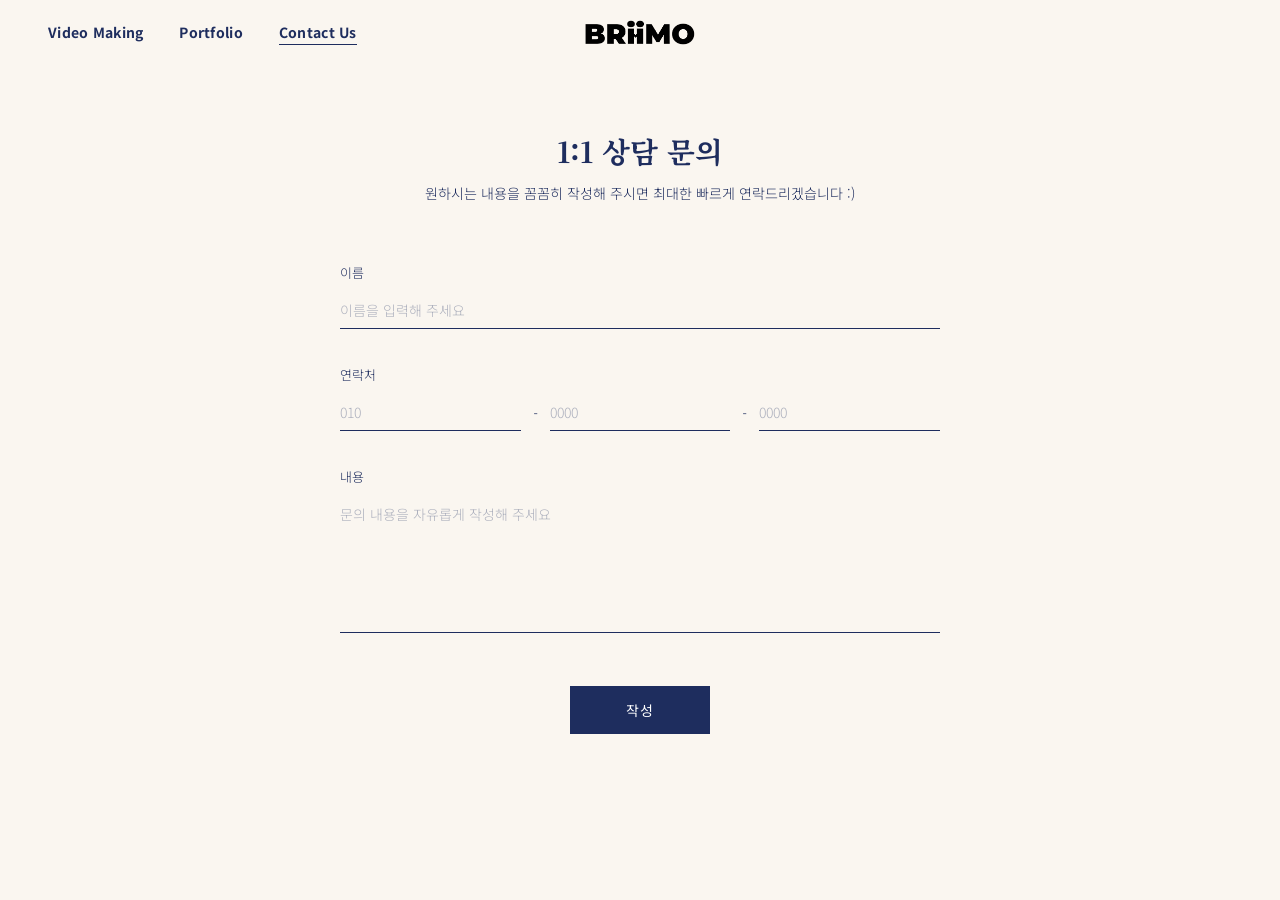
==== contact.html @ d7bcf17d "init" ====
<!DOCTYPE html>
<html lang="ko">
<head>
  <meta charset="UTF-8">
  <meta name="viewport" content="width=device-width, initial-scale=1.0">
  <title>Contact Us — BRiiMO</title>
  <link rel="stylesheet" href="style.css">
</head>
<body>

  <nav>
    <div class="nav-left">
      <a href="video-making.html">Video Making</a>
      <a href="portfolio.html">Portfolio</a>
      <a href="contact.html" class="active">Contact Us</a>
    </div>
    <div class="nav-center">
      <a href="index.html"><img src="images/logo.png" alt="BRiiMO" class="nav-logo"></a>
    </div>
    <div class="nav-right"></div>
  </nav>

  <div class="contact-wrap">
    <h1>1:1 상담 문의</h1>
    <p class="subtitle">원하시는 내용을 꼼꼼히 작성해 주시면 최대한 빠르게 연락드리겠습니다 :)</p>

    <!--
      FormSubmit.co 사용법:
      1. 아래 action의 이메일 주소를 본인 이메일로 바꾸세요.
      2. 처음 제출하면 FormSubmit이 인증 메일을 보냅니다 — 확인 후 활성화됩니다.
    -->
    <form action="https://formsubmit.co/yskorea020305@gmail.com" method="POST">
      <input type="hidden" name="_subject" value="[BRiiMO] 새로운 상담 문의">
      <input type="hidden" name="_next" value="contact.html?sent=true">
      <input type="hidden" name="_captcha" value="false">

      <div class="form-field">
        <label>이름</label>
        <input type="text" name="name" placeholder="이름을 입력해 주세요" required>
      </div>

      <div class="form-field">
        <label>연락처</label>
        <div class="phone-row">
          <input type="text" name="phone1" placeholder="010" maxlength="4">
          <span class="phone-sep">-</span>
          <input type="text" name="phone2" placeholder="0000" maxlength="4">
          <span class="phone-sep">-</span>
          <input type="text" name="phone3" placeholder="0000" maxlength="4">
        </div>
      </div>

      <div class="form-field">
        <label>내용</label>
        <textarea name="message" rows="6" placeholder="문의 내용을 자유롭게 작성해 주세요" required></textarea>
      </div>

      <button type="submit" class="btn-submit">작성</button>
    </form>
  </div>

  <script>
    // 제출 완료 메시지
    if (new URLSearchParams(window.location.search).get('sent') === 'true') {
      const wrap = document.querySelector('.contact-wrap');
      const msg = document.createElement('p');
      msg.style.cssText = 'text-align:center;margin-top:24px;font-family:Noto Sans KR,sans-serif;font-size:14px;';
      msg.textContent = '문의가 접수되었습니다. 빠르게 연락드리겠습니다 :)';
      wrap.appendChild(msg);
    }
  </script>

</body>
</html>
---- style.css ----
@import url('https://fonts.googleapis.com/css2?family=Noto+Serif+KR:wght@300;400;600;700&family=Playfair+Display:ital,wght@0,400;0,700;1,400;1,700&family=Noto+Sans+KR:wght@300;400;500&display=swap');

:root {
  --bg: #FAF6F0;
  --navy: #1E2D5E;
  --border: rgba(30, 45, 94, 0.2);
  --red: #DC3545;
}

* { margin: 0; padding: 0; box-sizing: border-box; }

body {
  background: var(--bg);
  color: var(--navy);
  font-family: 'Noto Serif KR', serif;
}

/* ── NAV ── */
nav {
  position: fixed;
  top: 0; left: 0; right: 0;
  z-index: 100;
  display: flex;
  align-items: center;
  justify-content: space-between;
  padding: 22px 48px;
  background: var(--bg);
}

.nav-left { display: flex; gap: 36px; }

.nav-left a {
  text-decoration: none;
  color: var(--navy);
  font-family: 'Noto Sans KR', sans-serif;
  font-weight: 700;
  font-size: 14px;
  letter-spacing: 0.02em;
  padding-bottom: 2px;
}

.nav-left a.active { border-bottom: 1px solid var(--navy); }

.nav-center {
  position: absolute;
  left: 50%;
  transform: translateX(-50%);
}

.nav-center a {
  text-decoration: none;
  display: flex;
  align-items: center;
}

.nav-logo {
  height: 28px;
  width: auto;
  display: block;
}

.nav-right { width: 200px; } /* balance spacer */

/* ── HERO ── */
.hero {
  height: 100vh;
  background-color: #c8c4be;
  background-image: url('images/홈페이지%20메인.jpg');
  background-size: cover;
  background-position: center;
  display: flex;
  align-items: center;
  justify-content: center;
  text-align: center;
}

.hero-text h1 {
  font-family: 'Playfair Display', serif;
  font-style: italic;
  font-size: clamp(2rem, 4.5vw, 3.8rem);
  color: var(--navy);
  margin-bottom: 28px;
}

.hero-text p {
  font-size: clamp(1.1rem, 2.5vw, 1.9rem);
  font-weight: 400;
  color: var(--navy);
}

/* ── DIVIDER ── */
hr { border: none; border-top: 1px solid var(--border); }

/* ── SECTIONS ── */
.section {
  padding: 80px 80px;
  max-width: 1400px;
  margin: 0 auto;
}

.section-center { text-align: center; padding: 60px 80px; }

.section-center p {
  font-size: 1rem;
  line-height: 2;
  color: var(--navy);
}

/* ── MAIN PORTFOLIO (home preview) ── */
.portfolio-label {
  text-align: center;
  padding: 48px 0 40px;
  font-family: 'Noto Serif KR', serif;
  font-size: 1.2rem;
  font-weight: 600;
  letter-spacing: 0.04em;
}

.video-grid {
  display: grid;
  grid-template-columns: repeat(auto-fill, minmax(280px, 1fr));
  gap: 24px;
  padding: 0 80px 80px;
  max-width: 1400px;
  margin: 0 auto;
}

.video-card {
  position: relative;
  aspect-ratio: 16/9;
  background: #c8c4be;
  overflow: hidden;
  cursor: pointer;
  display: flex;
  align-items: center;
  justify-content: center;
}

.video-card img {
  width: 100%; height: 100%;
  object-fit: cover;
  display: block;
}

.video-card iframe {
  width: 100%; height: 100%;
  border: none;
}

.video-card .overlay {
  position: absolute;
  bottom: 0; left: 0; right: 0;
  background: linear-gradient(transparent, rgba(0,0,0,0.65));
  padding: 32px 16px 16px;
  color: #fff;
}

.video-card .overlay .tag {
  font-size: 11px;
  font-family: 'Noto Sans KR', sans-serif;
  font-weight: 400;
  display: block;
  margin-bottom: 4px;
}

.video-card .overlay .title {
  font-size: 14px;
  font-family: 'Noto Sans KR', sans-serif;
  font-weight: 500;
  display: block;
}

.play-btn {
  position: absolute;
  width: 52px; height: 52px;
  background: rgba(255,255,255,0.85);
  border-radius: 50%;
  display: flex;
  align-items: center;
  justify-content: center;
  font-size: 18px;
  color: var(--navy);
  pointer-events: none;
}

.video-card a {
  position: absolute;
  inset: 0;
  display: block;
}

/* ── ABOUT SECTION ── */
.about-grid {
  display: grid;
  grid-template-columns: 1fr 1fr;
  gap: 80px;
  align-items: center;
  padding: 80px;
  max-width: 1400px;
  margin: 0 auto;
}

.about-img {
  width: 100%;
  aspect-ratio: 3/4;
  object-fit: cover;
  background: #c8c4be;
  display: block;
}

.about-text h2 {
  font-family: 'Noto Serif KR', serif;
  font-size: clamp(1.6rem, 2.5vw, 2.2rem);
  font-weight: 700;
  margin-bottom: 36px;
}

.about-text p {
  font-size: 0.95rem;
  line-height: 2.2;
  margin-bottom: 20px;
}

.about-text a.insta {
  display: inline-block;
  margin-top: 24px;
  text-decoration: none;
  color: var(--navy);
  font-family: 'Noto Sans KR', sans-serif;
  font-size: 13px;
  letter-spacing: 0.1em;
  border-bottom: 1px solid var(--navy);
  padding-bottom: 2px;
}

/* ── PORTFOLIO PAGE ── */
.portfolio-header {
  padding: 120px 80px 0;
}

.portfolio-header h1 {
  font-family: 'Playfair Display', serif;
  font-size: clamp(2.5rem, 5vw, 4rem);
  font-weight: 400;
  margin-bottom: 60px;
}

.chapter {
  padding: 0 80px 60px;
  max-width: 1400px;
  margin: 0 auto;
}

.chapter h2 {
  font-family: 'Noto Serif KR', serif;
  font-size: 1rem;
  font-weight: 600;
  color: var(--navy);
  margin-bottom: 6px;
}

.chapter h3 {
  font-family: 'Noto Sans KR', sans-serif;
  font-size: 0.9rem;
  font-weight: 300;
  color: var(--navy);
  margin-bottom: 28px;
}

.chapter-grid {
  display: grid;
  grid-template-columns: repeat(auto-fill, minmax(260px, 1fr));
  gap: 20px;
}

/* ── VIDEO MAKING PAGE ── */
.service-grid {
  display: grid;
  grid-template-columns: 1fr 1fr;
  gap: 80px;
  align-items: start;
  padding: 120px 80px 80px;
  max-width: 1200px;
  margin: 0 auto;
}

.service-img {
  width: 100%;
  aspect-ratio: 2/3;
  object-fit: cover;
  background: #c8c4be;
  display: block;
}

.service-info h2 {
  font-family: 'Noto Serif KR', serif;
  font-size: 1.4rem;
  font-weight: 600;
  margin-bottom: 20px;
  margin-top: 12px;
}

.price-row {
  display: flex;
  align-items: center;
  gap: 12px;
  margin-bottom: 24px;
}

.price-current {
  font-size: 1.2rem;
  font-weight: 600;
  color: var(--navy);
}

.price-original {
  font-size: 0.95rem;
  color: #999;
  text-decoration: line-through;
}

.sale-badge {
  background: var(--red);
  color: #fff;
  font-family: 'Noto Sans KR', sans-serif;
  font-size: 11px;
  font-weight: 500;
  padding: 3px 10px;
  letter-spacing: 0.05em;
}

.service-desc {
  font-size: 0.92rem;
  line-height: 2.2;
  margin-bottom: 32px;
}

.btn-contact {
  display: inline-block;
  background: var(--navy);
  color: #fff;
  text-decoration: none;
  font-family: 'Noto Sans KR', sans-serif;
  font-size: 14px;
  font-weight: 400;
  padding: 14px 36px;
  letter-spacing: 0.05em;
}

/* ── CONTACT PAGE ── */
.contact-wrap {
  padding: 130px 80px 80px;
  max-width: 760px;
  margin: 0 auto;
}

.contact-wrap h1 {
  font-family: 'Noto Serif KR', serif;
  font-size: 1.8rem;
  font-weight: 700;
  text-align: center;
  margin-bottom: 12px;
}

.contact-wrap .subtitle {
  text-align: center;
  font-family: 'Noto Sans KR', sans-serif;
  font-size: 0.88rem;
  font-weight: 300;
  margin-bottom: 60px;
  color: var(--navy);
}

.form-field {
  margin-bottom: 36px;
}

.form-field label {
  display: block;
  font-family: 'Noto Sans KR', sans-serif;
  font-size: 13px;
  font-weight: 300;
  margin-bottom: 10px;
  color: var(--navy);
}

.form-field input,
.form-field textarea {
  width: 100%;
  background: transparent;
  border: none;
  border-bottom: 1px solid var(--navy);
  padding: 8px 0;
  font-family: 'Noto Sans KR', sans-serif;
  font-size: 14px;
  font-weight: 300;
  color: var(--navy);
  outline: none;
  resize: none;
}

.form-field input::placeholder,
.form-field textarea::placeholder { color: rgba(30,45,94,0.35); }

.phone-row { display: flex; gap: 12px; align-items: center; }
.phone-row input { flex: 1; }
.phone-sep { color: var(--navy); font-size: 14px; }

.btn-submit {
  display: block;
  margin: 48px auto 0;
  background: var(--navy);
  color: #fff;
  border: none;
  font-family: 'Noto Sans KR', sans-serif;
  font-size: 14px;
  font-weight: 400;
  padding: 14px 56px;
  cursor: pointer;
  letter-spacing: 0.05em;
}

/* ── RESPONSIVE ── */
@media (max-width: 768px) {
  nav { padding: 18px 24px; }
  .nav-right { display: none; }

  .about-grid,
  .service-grid { grid-template-columns: 1fr; padding: 60px 24px; gap: 40px; }

  .video-grid,
  .chapter-grid { padding: 0 24px 48px; grid-template-columns: 1fr; }

  .section, .section-center { padding: 48px 24px; }
  .portfolio-header, .chapter { padding-left: 24px; padding-right: 24px; }
  .contact-wrap { padding: 110px 24px 60px; }
}
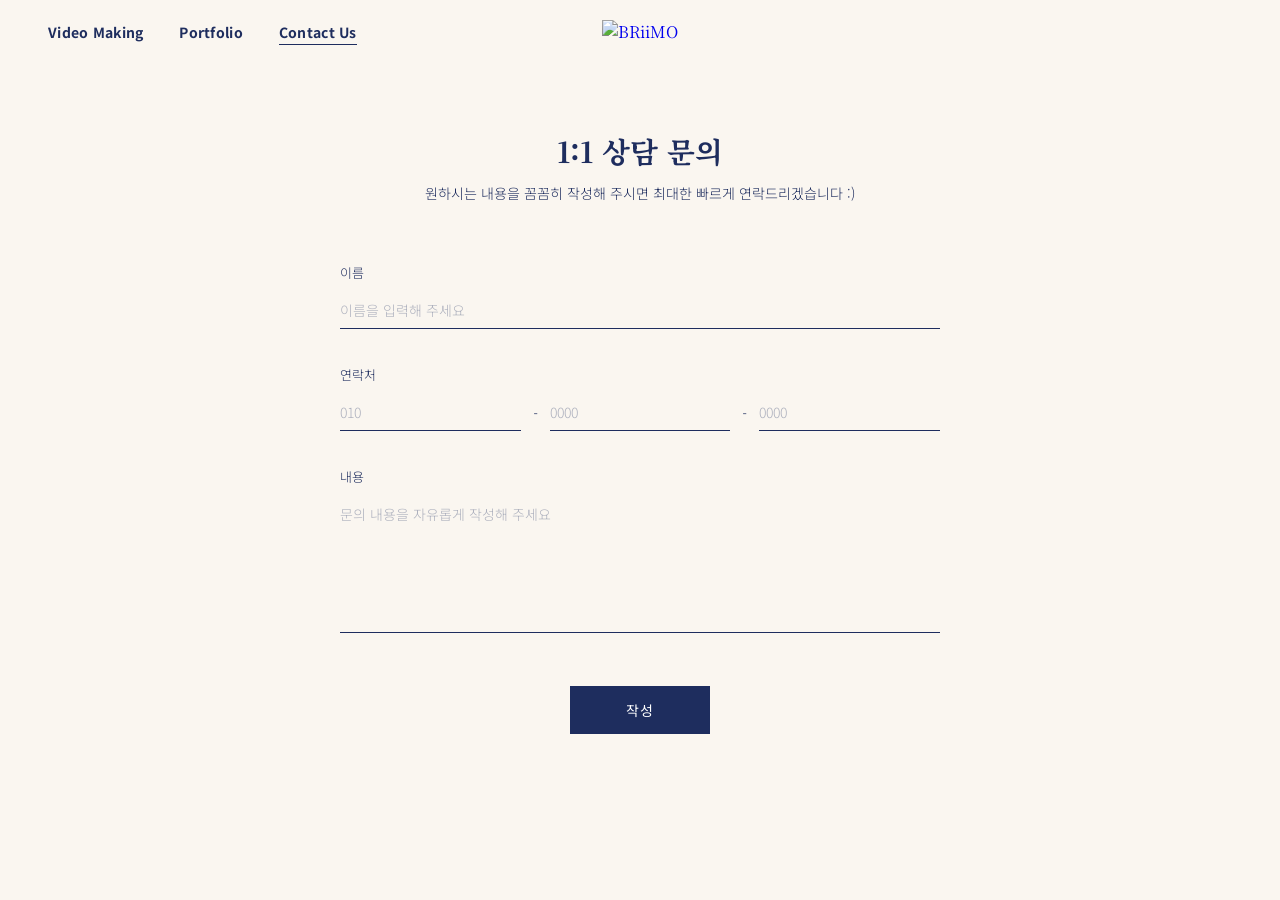
==== commit 79011422: "Update website content" ====
--- a/contact.html
+++ b/contact.html
@@ -15,7 +15,7 @@
       <a href="contact.html" class="active">Contact Us</a>
     </div>
     <div class="nav-center">
-      <a href="index.html"><img src="images/logo.png" alt="BRiiMO" class="nav-logo"></a>
+      <a href="index.html"><img src="logo.png" alt="BRiiMO" class="nav-logo"></a>
     </div>
     <div class="nav-right"></div>
   </nav>
--- a/style.css
+++ b/style.css
@@ -65,7 +65,7 @@
 .hero {
   height: 100vh;
   background-color: #c8c4be;
-  background-image: url('images/홈페이지%20메인.jpg');
+  background-image: url('hero.jpg');
   background-size: cover;
   background-position: center;
   display: flex;
@@ -420,6 +420,19 @@
   letter-spacing: 0.05em;
 }
 
+/* ── DETAIL PAGE ── */
+.detail-page {
+  width: 100%;
+  max-width: 1200px;
+  margin: 0 auto;
+  padding: 0 80px 80px;
+}
+
+.detail-page img {
+  width: 100%;
+  display: block;
+}
+
 /* ── RESPONSIVE ── */
 @media (max-width: 768px) {
   nav { padding: 18px 24px; }
